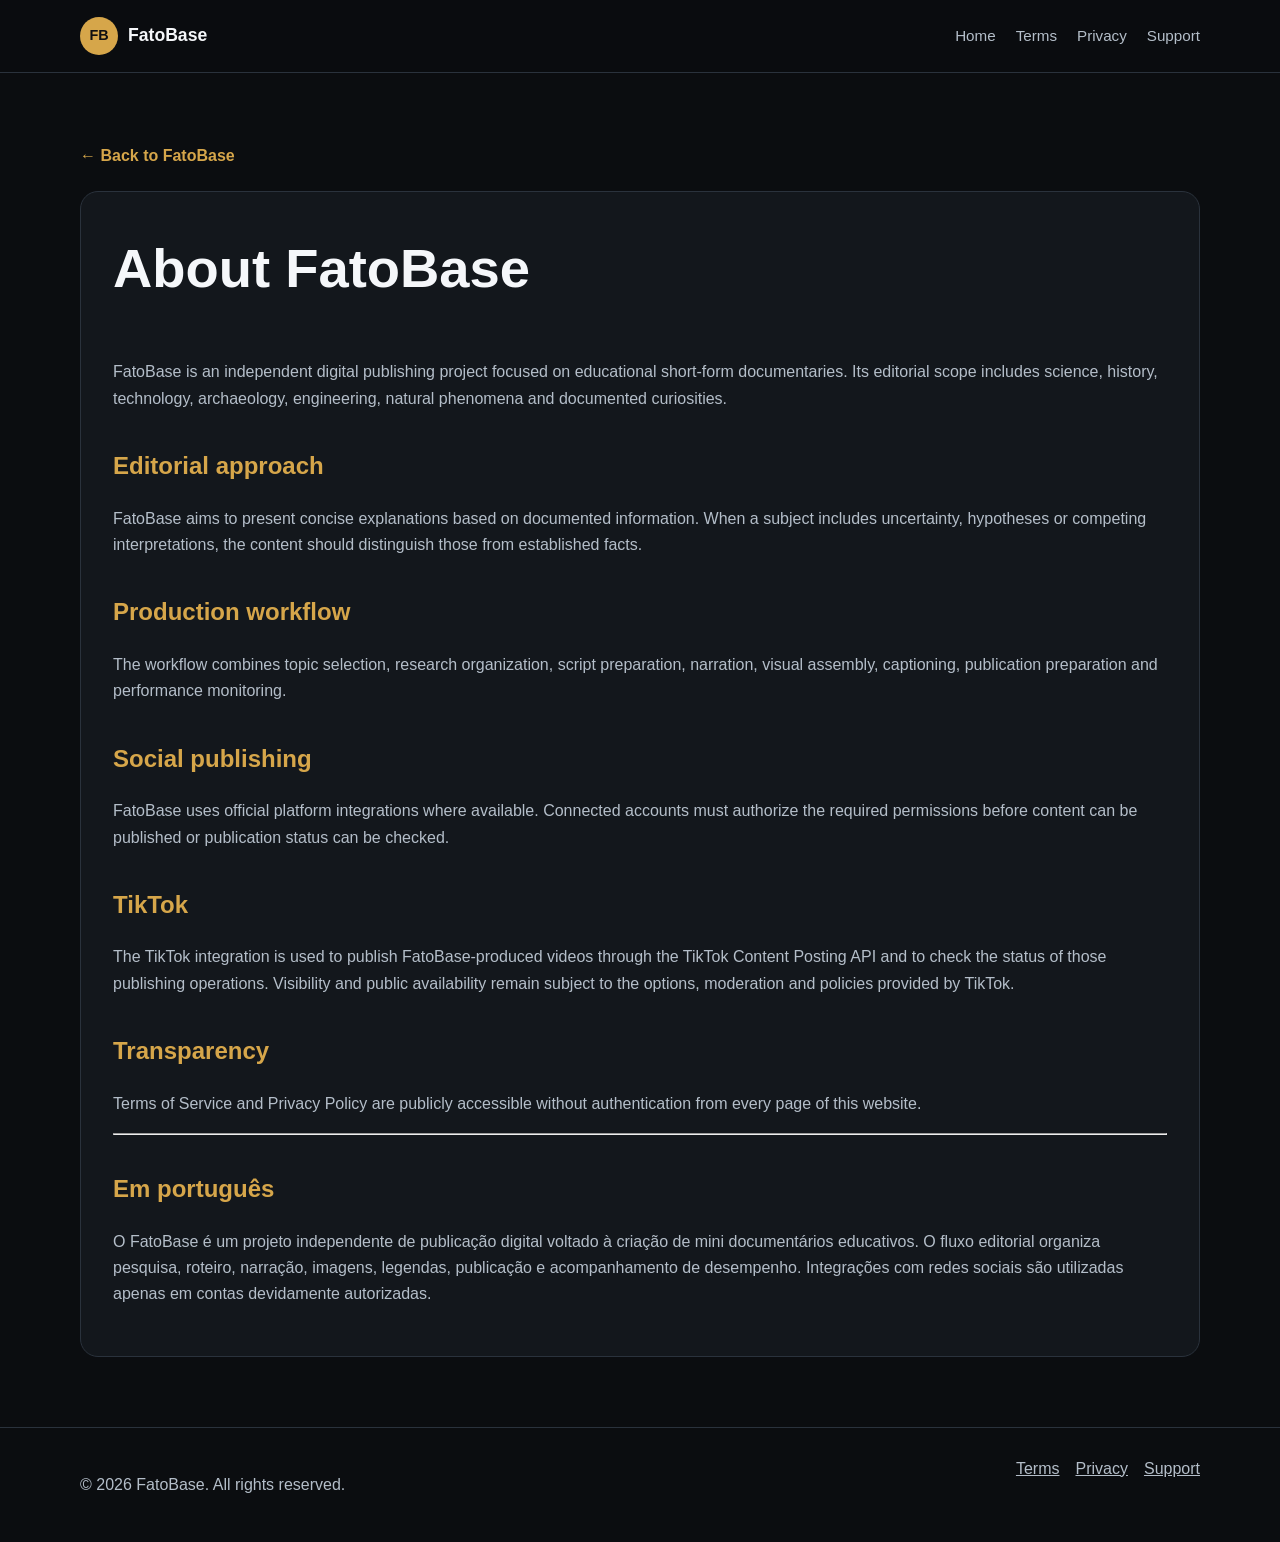
==== about.html @ c57c62c7 "Add FatoBase about page" ====
<!DOCTYPE html>
<html lang="en">
<head>
  <meta charset="UTF-8">
  <meta name="viewport" content="width=device-width, initial-scale=1.0">
  <meta name="description" content="About the FatoBase educational publishing project.">
  <title>About | FatoBase</title>
  <link rel="stylesheet" href="style.css">
</head>
<body>
<header class="site-header"><div class="container nav-wrap"><a class="brand" href="index.html"><span class="brand-mark">FB</span><span>FatoBase</span></a><nav><a href="index.html">Home</a><a href="terms.html">Terms</a><a href="privacy.html">Privacy</a><a href="support.html">Support</a></nav></div></header>
<main class="content-page"><div class="container"><a class="back-link" href="index.html">← Back to FatoBase</a><article class="page-card">
<h1>About FatoBase</h1>
<p>FatoBase is an independent digital publishing project focused on educational short-form documentaries. Its editorial scope includes science, history, technology, archaeology, engineering, natural phenomena and documented curiosities.</p>
<h2>Editorial approach</h2><p>FatoBase aims to present concise explanations based on documented information. When a subject includes uncertainty, hypotheses or competing interpretations, the content should distinguish those from established facts.</p>
<h2>Production workflow</h2><p>The workflow combines topic selection, research organization, script preparation, narration, visual assembly, captioning, publication preparation and performance monitoring.</p>
<h2>Social publishing</h2><p>FatoBase uses official platform integrations where available. Connected accounts must authorize the required permissions before content can be published or publication status can be checked.</p>
<h2>TikTok</h2><p>The TikTok integration is used to publish FatoBase-produced videos through the TikTok Content Posting API and to check the status of those publishing operations. Visibility and public availability remain subject to the options, moderation and policies provided by TikTok.</p>
<h2>Transparency</h2><p>Terms of Service and Privacy Policy are publicly accessible without authentication from every page of this website.</p>
<hr><h2>Em português</h2><p>O FatoBase é um projeto independente de publicação digital voltado à criação de mini documentários educativos. O fluxo editorial organiza pesquisa, roteiro, narração, imagens, legendas, publicação e acompanhamento de desempenho. Integrações com redes sociais são utilizadas apenas em contas devidamente autorizadas.</p>
</article></div></main>
<footer><div class="container footer-grid"><p>© 2026 FatoBase. All rights reserved.</p><div><a href="terms.html">Terms</a><a href="privacy.html">Privacy</a><a href="support.html">Support</a></div></div></footer>
</body></html>
---- style.css ----
:root{--bg:#0b0d10;--panel:#13171c;--soft:#1a2027;--text:#f5f7fa;--muted:#b4bec9;--gold:#d6a64a;--line:#2a323c;--max:1120px}*{box-sizing:border-box}html{scroll-behavior:smooth}body{margin:0;font-family:Inter,Arial,Helvetica,sans-serif;background:var(--bg);color:var(--text);line-height:1.65}a{color:inherit}.container{width:min(var(--max),calc(100% - 40px));margin:0 auto}.site-header{position:sticky;top:0;z-index:10;background:rgba(11,13,16,.96);border-bottom:1px solid var(--line);backdrop-filter:blur(10px)}.nav-wrap{display:flex;align-items:center;justify-content:space-between;gap:24px;min-height:72px}.brand{display:flex;align-items:center;gap:10px;text-decoration:none;font-weight:800;font-size:1.1rem}.brand-mark{display:grid;place-items:center;width:38px;height:38px;border-radius:50%;background:var(--gold);color:#111;font-size:.9rem}.site-header nav{display:flex;gap:20px;flex-wrap:wrap}.site-header nav a{text-decoration:none;color:var(--muted);font-size:.95rem}.site-header nav a:hover{color:var(--text)}.hero{padding:90px 0 70px;background:radial-gradient(circle at 80% 10%,#2b2415 0,transparent 35%),var(--bg)}.hero-grid{display:grid;grid-template-columns:1.35fr .75fr;gap:48px;align-items:center}.eyebrow{font-size:.78rem;font-weight:800;letter-spacing:.16em;color:var(--gold);margin:0 0 12px}.hero h1{font-size:clamp(2.3rem,6vw,4.6rem);line-height:1.05;margin:0 0 24px;max-width:900px}.lead{font-size:1.15rem;color:var(--muted);max-width:760px}.actions{display:flex;gap:12px;flex-wrap:wrap;margin-top:30px}.button{display:inline-block;background:var(--gold);color:#111;text-decoration:none;font-weight:800;padding:12px 18px;border-radius:10px}.button.secondary{background:transparent;color:var(--text);border:1px solid var(--line)}.panel,.card{background:var(--panel);border:1px solid var(--line);border-radius:16px}.panel{padding:26px}.panel h2,.section h2{margin-top:0}.panel ul{padding-left:20px;color:var(--muted)}.section{padding:68px 0}.section.alt{background:var(--panel);border-top:1px solid var(--line);border-bottom:1px solid var(--line)}.section p{max-width:850px;color:var(--muted)}.cards{display:grid;grid-template-columns:repeat(4,1fr);gap:16px;margin-top:28px}.card{padding:22px;background:var(--soft)}.card strong{color:var(--gold)}.card p{margin-bottom:0;font-size:.95rem}.topics{display:flex;flex-wrap:wrap;gap:10px;margin-top:22px}.topics span{padding:9px 13px;border:1px solid var(--line);border-radius:999px;color:var(--muted);background:var(--panel)}.legal-box .legal-links{display:flex;gap:16px;flex-wrap:wrap;margin-top:18px}.legal-links a{font-weight:700;color:var(--gold)}.pt-note{padding-top:20px}.content-page{padding:70px 0}.content-page .page-card{background:var(--panel);border:1px solid var(--line);border-radius:18px;padding:32px}.content-page h1{font-size:clamp(2rem,5vw,3.4rem);margin-top:0}.content-page h2{margin-top:34px;color:var(--gold)}.content-page p,.content-page li{color:var(--muted)}.notice{padding:16px 18px;border-left:4px solid var(--gold);background:var(--soft);border-radius:8px;margin:24px 0}.back-link{display:inline-block;margin-bottom:22px;color:var(--gold);font-weight:700;text-decoration:none}footer{border-top:1px solid var(--line);padding:28px 0;color:var(--muted)}.footer-grid{display:flex;justify-content:space-between;gap:20px;flex-wrap:wrap}.footer-grid div{display:flex;gap:16px}.footer-grid a{color:var(--muted)}@media(max-width:800px){.nav-wrap{align-items:flex-start;padding:14px 0;flex-direction:column}.hero{padding-top:55px}.hero-grid{grid-template-columns:1fr}.cards{grid-template-columns:1fr 1fr}}@media(max-width:520px){.container{width:min(var(--max),calc(100% - 28px))}.cards{grid-template-columns:1fr}.site-header nav{gap:12px}.content-page .page-card{padding:22px}}
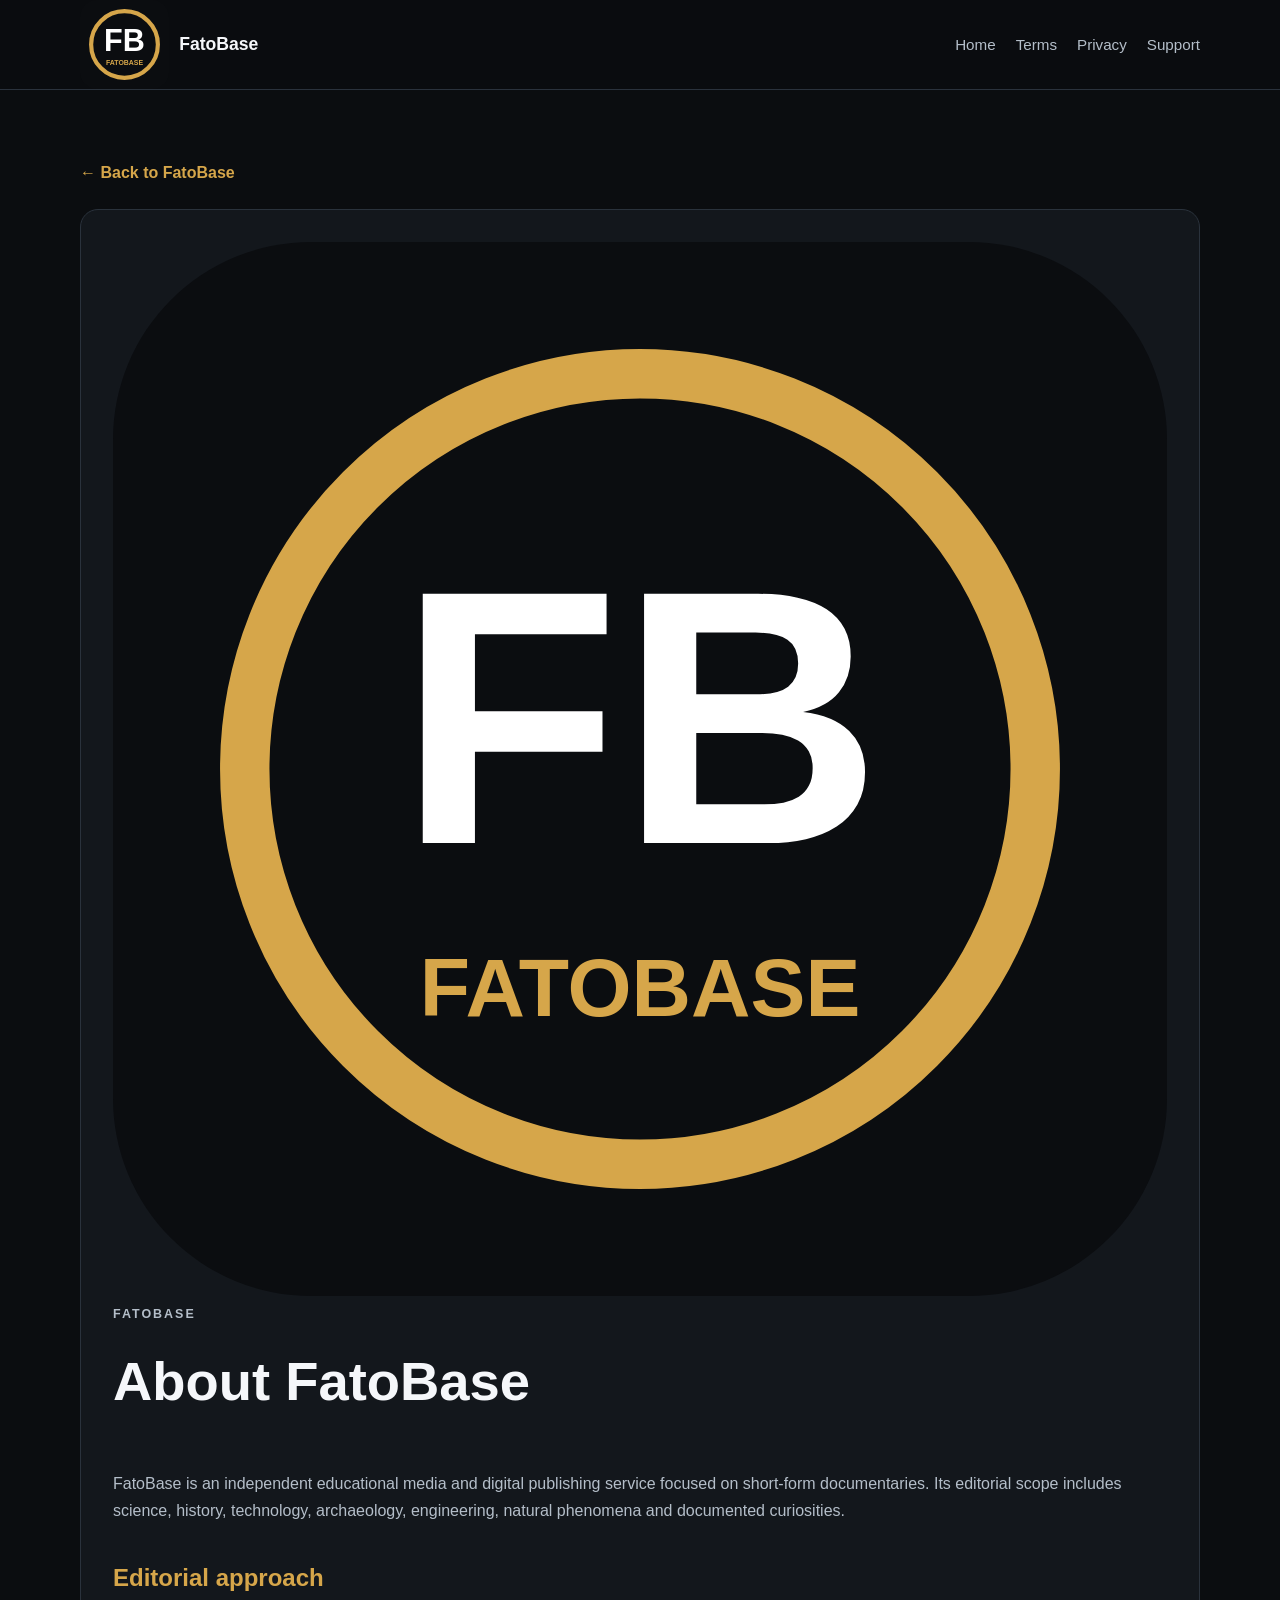
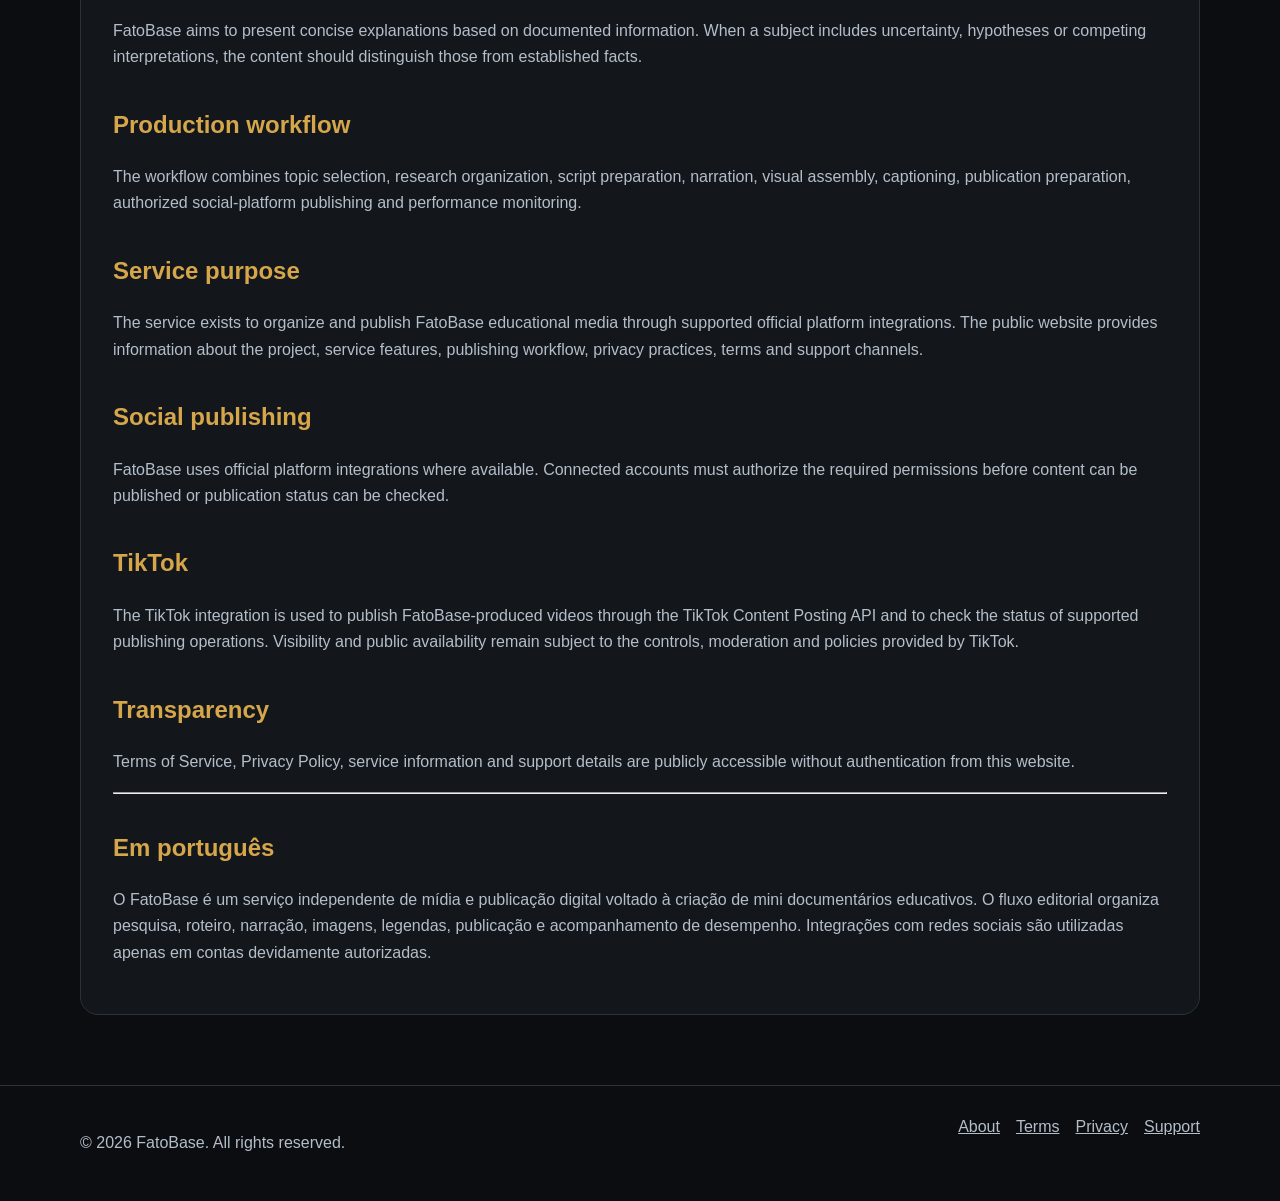
==== commit 66358636: "Add branded favicon and clearer service information" ====
--- a/about.html
+++ b/about.html
@@ -3,21 +3,23 @@
 <head>
   <meta charset="UTF-8">
   <meta name="viewport" content="width=device-width, initial-scale=1.0">
-  <meta name="description" content="About the FatoBase educational publishing project.">
+  <meta name="description" content="About the FatoBase educational media and publishing service.">
   <title>About | FatoBase</title>
+  <link rel="icon" type="image/svg+xml" href="favicon.svg">
   <link rel="stylesheet" href="style.css">
 </head>
 <body>
-<header class="site-header"><div class="container nav-wrap"><a class="brand" href="index.html"><span class="brand-mark">FB</span><span>FatoBase</span></a><nav><a href="index.html">Home</a><a href="terms.html">Terms</a><a href="privacy.html">Privacy</a><a href="support.html">Support</a></nav></div></header>
+<header class="site-header"><div class="container nav-wrap"><a class="brand" href="index.html" aria-label="FatoBase home"><img class="brand-logo" src="favicon.svg" alt="FatoBase app icon"><span>FatoBase</span></a><nav><a href="index.html">Home</a><a href="terms.html">Terms</a><a href="privacy.html">Privacy</a><a href="support.html">Support</a></nav></div></header>
 <main class="content-page"><div class="container"><a class="back-link" href="index.html">← Back to FatoBase</a><article class="page-card">
-<h1>About FatoBase</h1>
-<p>FatoBase is an independent digital publishing project focused on educational short-form documentaries. Its editorial scope includes science, history, technology, archaeology, engineering, natural phenomena and documented curiosities.</p>
+<div class="legal-hero"><img class="legal-logo" src="favicon.svg" alt="FatoBase app icon"><div><p class="eyebrow">FATOBASE</p><h1>About FatoBase</h1></div></div>
+<p>FatoBase is an independent educational media and digital publishing service focused on short-form documentaries. Its editorial scope includes science, history, technology, archaeology, engineering, natural phenomena and documented curiosities.</p>
 <h2>Editorial approach</h2><p>FatoBase aims to present concise explanations based on documented information. When a subject includes uncertainty, hypotheses or competing interpretations, the content should distinguish those from established facts.</p>
-<h2>Production workflow</h2><p>The workflow combines topic selection, research organization, script preparation, narration, visual assembly, captioning, publication preparation and performance monitoring.</p>
+<h2>Production workflow</h2><p>The workflow combines topic selection, research organization, script preparation, narration, visual assembly, captioning, publication preparation, authorized social-platform publishing and performance monitoring.</p>
+<h2>Service purpose</h2><p>The service exists to organize and publish FatoBase educational media through supported official platform integrations. The public website provides information about the project, service features, publishing workflow, privacy practices, terms and support channels.</p>
 <h2>Social publishing</h2><p>FatoBase uses official platform integrations where available. Connected accounts must authorize the required permissions before content can be published or publication status can be checked.</p>
-<h2>TikTok</h2><p>The TikTok integration is used to publish FatoBase-produced videos through the TikTok Content Posting API and to check the status of those publishing operations. Visibility and public availability remain subject to the options, moderation and policies provided by TikTok.</p>
-<h2>Transparency</h2><p>Terms of Service and Privacy Policy are publicly accessible without authentication from every page of this website.</p>
-<hr><h2>Em português</h2><p>O FatoBase é um projeto independente de publicação digital voltado à criação de mini documentários educativos. O fluxo editorial organiza pesquisa, roteiro, narração, imagens, legendas, publicação e acompanhamento de desempenho. Integrações com redes sociais são utilizadas apenas em contas devidamente autorizadas.</p>
+<h2>TikTok</h2><p>The TikTok integration is used to publish FatoBase-produced videos through the TikTok Content Posting API and to check the status of supported publishing operations. Visibility and public availability remain subject to the controls, moderation and policies provided by TikTok.</p>
+<h2>Transparency</h2><p>Terms of Service, Privacy Policy, service information and support details are publicly accessible without authentication from this website.</p>
+<hr><h2>Em português</h2><p>O FatoBase é um serviço independente de mídia e publicação digital voltado à criação de mini documentários educativos. O fluxo editorial organiza pesquisa, roteiro, narração, imagens, legendas, publicação e acompanhamento de desempenho. Integrações com redes sociais são utilizadas apenas em contas devidamente autorizadas.</p>
 </article></div></main>
-<footer><div class="container footer-grid"><p>© 2026 FatoBase. All rights reserved.</p><div><a href="terms.html">Terms</a><a href="privacy.html">Privacy</a><a href="support.html">Support</a></div></div></footer>
-</body></html>
+<footer><div class="container footer-grid"><p>© 2026 FatoBase. All rights reserved.</p><div><a href="about.html">About</a><a href="terms.html">Terms</a><a href="privacy.html">Privacy</a><a href="support.html">Support</a></div></div></footer>
+</body></html>
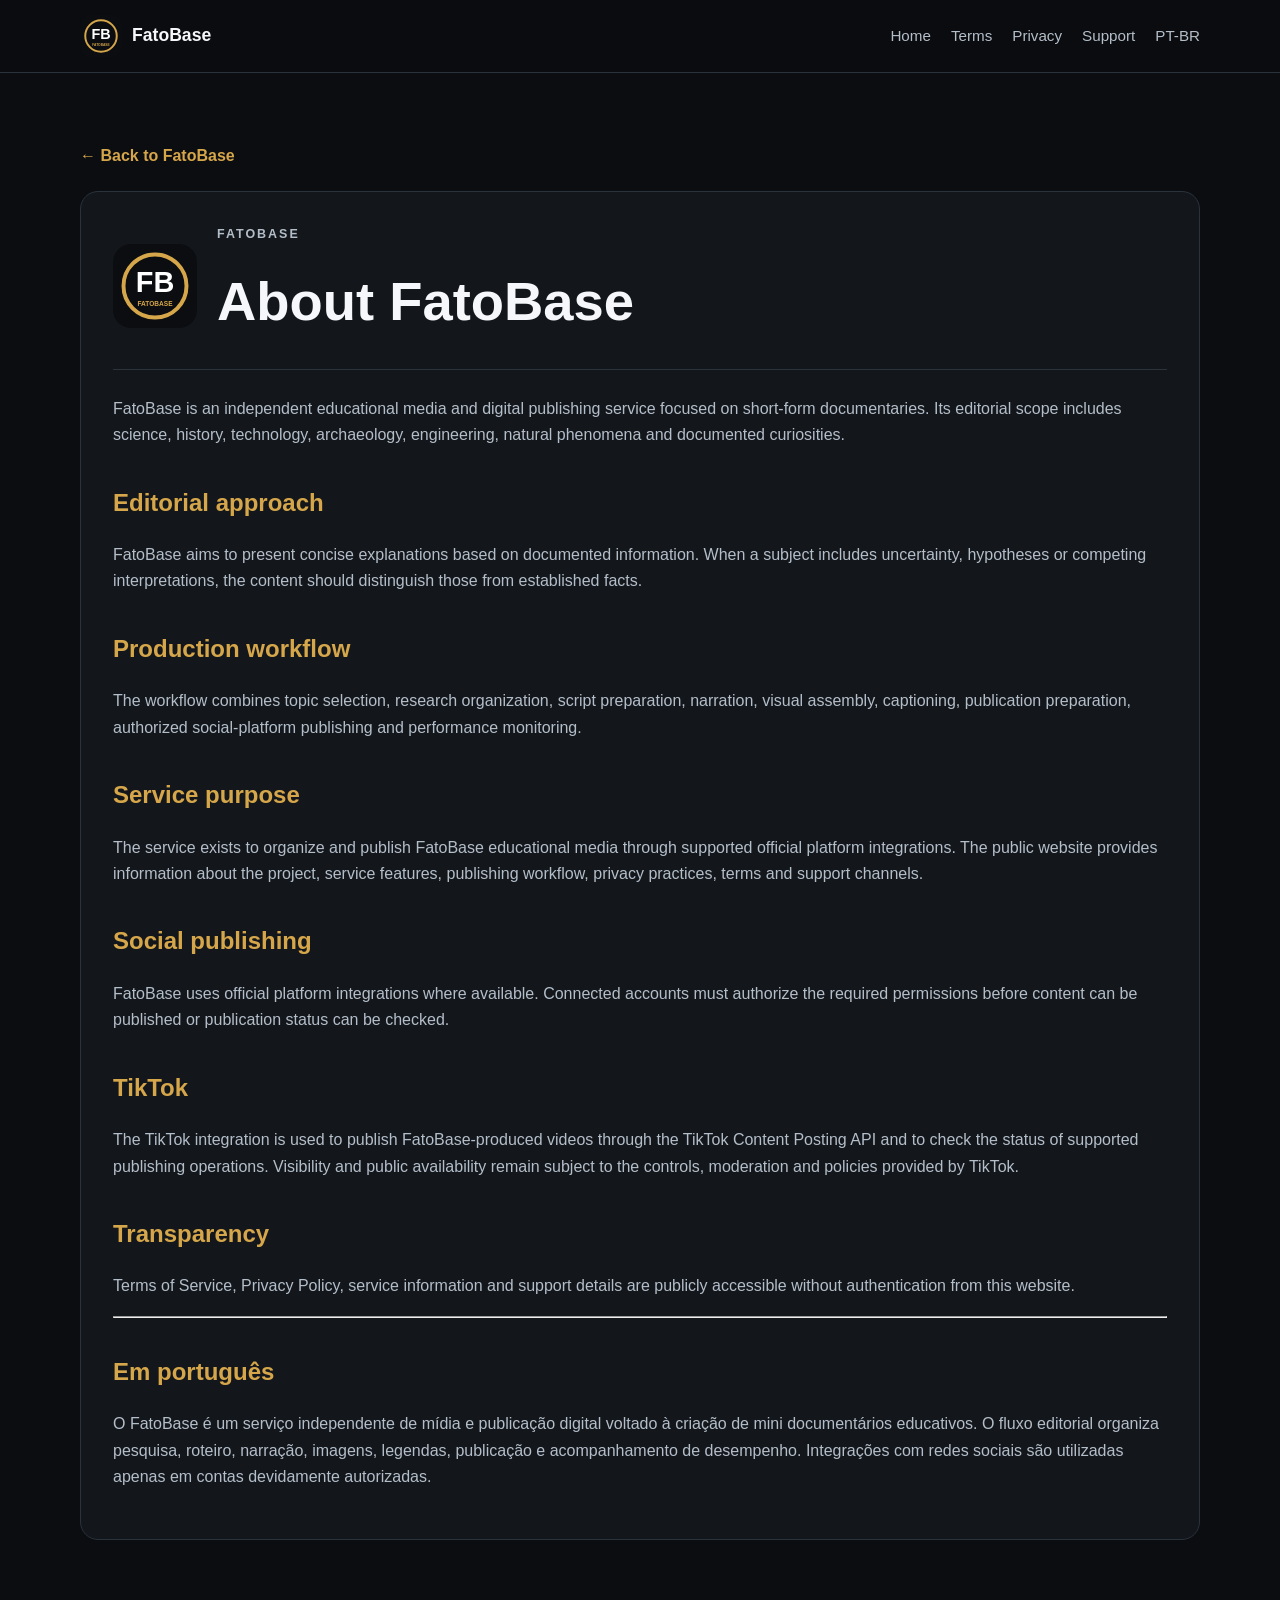
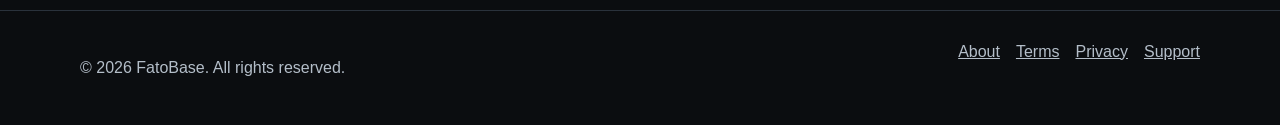
==== commit 9c39fc45: "Add PT-BR language switch to about.html" ====
--- a/about.html
+++ b/about.html
@@ -9,7 +9,7 @@
   <link rel="stylesheet" href="style.css">
 </head>
 <body>
-<header class="site-header"><div class="container nav-wrap"><a class="brand" href="index.html" aria-label="FatoBase home"><img class="brand-logo" src="favicon.svg" alt="FatoBase app icon"><span>FatoBase</span></a><nav><a href="index.html">Home</a><a href="terms.html">Terms</a><a href="privacy.html">Privacy</a><a href="support.html">Support</a></nav></div></header>
+<header class="site-header"><div class="container nav-wrap"><a class="brand" href="index.html" aria-label="FatoBase home"><img class="brand-logo" src="favicon.svg" alt="FatoBase app icon"><span>FatoBase</span></a><nav><a href="index.html">Home</a><a href="terms.html">Terms</a><a href="privacy.html">Privacy</a><a href="support.html">Support</a><a class="lang-switch" href="about-pt.html" aria-label="Mudar para português">PT-BR</a></nav></div></header>
 <main class="content-page"><div class="container"><a class="back-link" href="index.html">← Back to FatoBase</a><article class="page-card">
 <div class="legal-hero"><img class="legal-logo" src="favicon.svg" alt="FatoBase app icon"><div><p class="eyebrow">FATOBASE</p><h1>About FatoBase</h1></div></div>
 <p>FatoBase is an independent educational media and digital publishing service focused on short-form documentaries. Its editorial scope includes science, history, technology, archaeology, engineering, natural phenomena and documented curiosities.</p>
--- a/style.css
+++ b/style.css
@@ -1 +1,70 @@
-:root{--bg:#0b0d10;--panel:#13171c;--soft:#1a2027;--text:#f5f7fa;--muted:#b4bec9;--gold:#d6a64a;--line:#2a323c;--max:1120px}*{box-sizing:border-box}html{scroll-behavior:smooth}body{margin:0;font-family:Inter,Arial,Helvetica,sans-serif;background:var(--bg);color:var(--text);line-height:1.65}a{color:inherit}.container{width:min(var(--max),calc(100% - 40px));margin:0 auto}.site-header{position:sticky;top:0;z-index:10;background:rgba(11,13,16,.96);border-bottom:1px solid var(--line);backdrop-filter:blur(10px)}.nav-wrap{display:flex;align-items:center;justify-content:space-between;gap:24px;min-height:72px}.brand{display:flex;align-items:center;gap:10px;text-decoration:none;font-weight:800;font-size:1.1rem}.brand-mark{display:grid;place-items:center;width:38px;height:38px;border-radius:50%;background:var(--gold);color:#111;font-size:.9rem}.site-header nav{display:flex;gap:20px;flex-wrap:wrap}.site-header nav a{text-decoration:none;color:var(--muted);font-size:.95rem}.site-header nav a:hover{color:var(--text)}.hero{padding:90px 0 70px;background:radial-gradient(circle at 80% 10%,#2b2415 0,transparent 35%),var(--bg)}.hero-grid{display:grid;grid-template-columns:1.35fr .75fr;gap:48px;align-items:center}.eyebrow{font-size:.78rem;font-weight:800;letter-spacing:.16em;color:var(--gold);margin:0 0 12px}.hero h1{font-size:clamp(2.3rem,6vw,4.6rem);line-height:1.05;margin:0 0 24px;max-width:900px}.lead{font-size:1.15rem;color:var(--muted);max-width:760px}.actions{display:flex;gap:12px;flex-wrap:wrap;margin-top:30px}.button{display:inline-block;background:var(--gold);color:#111;text-decoration:none;font-weight:800;padding:12px 18px;border-radius:10px}.button.secondary{background:transparent;color:var(--text);border:1px solid var(--line)}.panel,.card{background:var(--panel);border:1px solid var(--line);border-radius:16px}.panel{padding:26px}.panel h2,.section h2{margin-top:0}.panel ul{padding-left:20px;color:var(--muted)}.section{padding:68px 0}.section.alt{background:var(--panel);border-top:1px solid var(--line);border-bottom:1px solid var(--line)}.section p{max-width:850px;color:var(--muted)}.cards{display:grid;grid-template-columns:repeat(4,1fr);gap:16px;margin-top:28px}.card{padding:22px;background:var(--soft)}.card strong{color:var(--gold)}.card p{margin-bottom:0;font-size:.95rem}.topics{display:flex;flex-wrap:wrap;gap:10px;margin-top:22px}.topics span{padding:9px 13px;border:1px solid var(--line);border-radius:999px;color:var(--muted);background:var(--panel)}.legal-box .legal-links{display:flex;gap:16px;flex-wrap:wrap;margin-top:18px}.legal-links a{font-weight:700;color:var(--gold)}.pt-note{padding-top:20px}.content-page{padding:70px 0}.content-page .page-card{background:var(--panel);border:1px solid var(--line);border-radius:18px;padding:32px}.content-page h1{font-size:clamp(2rem,5vw,3.4rem);margin-top:0}.content-page h2{margin-top:34px;color:var(--gold)}.content-page p,.content-page li{color:var(--muted)}.notice{padding:16px 18px;border-left:4px solid var(--gold);background:var(--soft);border-radius:8px;margin:24px 0}.back-link{display:inline-block;margin-bottom:22px;color:var(--gold);font-weight:700;text-decoration:none}footer{border-top:1px solid var(--line);padding:28px 0;color:var(--muted)}.footer-grid{display:flex;justify-content:space-between;gap:20px;flex-wrap:wrap}.footer-grid div{display:flex;gap:16px}.footer-grid a{color:var(--muted)}@media(max-width:800px){.nav-wrap{align-items:flex-start;padding:14px 0;flex-direction:column}.hero{padding-top:55px}.hero-grid{grid-template-columns:1fr}.cards{grid-template-columns:1fr 1fr}}@media(max-width:520px){.container{width:min(var(--max),calc(100% - 28px))}.cards{grid-template-columns:1fr}.site-header nav{gap:12px}.content-page .page-card{padding:22px}}
+:root{--bg:#0b0d10;--panel:#13171c;--soft:#1a2027;--text:#f5f7fa;--muted:#b4bec9;--gold:#d6a64a;--line:#2a323c;--max:1120px}
+*{box-sizing:border-box}
+html{scroll-behavior:smooth}
+body{margin:0;font-family:Inter,Arial,Helvetica,sans-serif;background:var(--bg);color:var(--text);line-height:1.65}
+a{color:inherit}
+.container{width:min(var(--max),calc(100% - 40px));margin:0 auto}
+.site-header{position:sticky;top:0;z-index:10;background:rgba(11,13,16,.96);border-bottom:1px solid var(--line);backdrop-filter:blur(10px)}
+.nav-wrap{display:flex;align-items:center;justify-content:space-between;gap:24px;min-height:72px}
+.brand{display:flex;align-items:center;gap:10px;text-decoration:none;font-weight:800;font-size:1.1rem}
+.brand-logo{width:42px;height:42px;border-radius:10px;display:block}
+.site-header nav{display:flex;gap:20px;flex-wrap:wrap}
+.site-header nav a{text-decoration:none;color:var(--muted);font-size:.95rem}
+.site-header nav a:hover{color:var(--text)}
+.hero{padding:90px 0 70px;background:radial-gradient(circle at 80% 10%,#2b2415 0,transparent 35%),var(--bg)}
+.hero-grid{display:grid;grid-template-columns:1.35fr .75fr;gap:48px;align-items:center}
+.eyebrow{font-size:.78rem;font-weight:800;letter-spacing:.16em;color:var(--gold);margin:0 0 12px}
+.hero h1{font-size:clamp(2.3rem,6vw,4.6rem);line-height:1.05;margin:0 0 24px;max-width:900px}
+.lead{font-size:1.15rem;color:var(--muted);max-width:760px}
+.actions{display:flex;gap:12px;flex-wrap:wrap;margin-top:30px}
+.button{display:inline-block;background:var(--gold);color:#111;text-decoration:none;font-weight:800;padding:12px 18px;border-radius:10px}
+.button.secondary{background:transparent;color:var(--text);border:1px solid var(--line)}
+.panel,.card{background:var(--panel);border:1px solid var(--line);border-radius:16px}
+.panel{padding:26px}
+.panel-brand{display:flex;align-items:center;gap:14px;margin-bottom:20px}
+.panel-brand div{display:flex;flex-direction:column}
+.panel-brand span{color:var(--muted);font-size:.9rem}
+.hero-logo{width:64px;height:64px;border-radius:14px}
+.panel h2,.section h2{margin-top:0}
+.panel ul{padding-left:20px;color:var(--muted)}
+.section{padding:68px 0}
+.section.alt{background:var(--panel);border-top:1px solid var(--line);border-bottom:1px solid var(--line)}
+.section p{max-width:850px;color:var(--muted)}
+.cards{display:grid;grid-template-columns:repeat(4,1fr);gap:16px;margin-top:28px}
+.card{padding:22px;background:var(--soft)}
+.card strong{color:var(--gold)}
+.card p{margin-bottom:0;font-size:.95rem}
+.topics{display:flex;flex-wrap:wrap;gap:10px;margin-top:22px}
+.topics span{padding:9px 13px;border:1px solid var(--line);border-radius:999px;color:var(--muted);background:var(--panel)}
+.faq h3{margin:28px 0 6px}
+.legal-box .legal-links{display:flex;gap:16px;flex-wrap:wrap;margin-top:18px}
+.legal-links a{font-weight:700;color:var(--gold)}
+.pt-note{padding-top:20px}
+.content-page{padding:70px 0}
+.content-page .page-card{background:var(--panel);border:1px solid var(--line);border-radius:18px;padding:32px}
+.content-page h1{font-size:clamp(2rem,5vw,3.4rem);margin:0}
+.content-page h2{margin-top:34px;color:var(--gold)}
+.content-page p,.content-page li{color:var(--muted)}
+.content-page ul{padding-left:22px}
+.legal-hero{display:flex;align-items:center;gap:20px;padding-bottom:22px;border-bottom:1px solid var(--line);margin-bottom:26px}
+.legal-logo{width:84px;height:84px;border-radius:18px;flex:0 0 auto}
+.notice{padding:16px 18px;border-left:4px solid var(--gold);background:var(--soft);border-radius:8px;margin:24px 0}
+.back-link{display:inline-block;margin-bottom:22px;color:var(--gold);font-weight:700;text-decoration:none}
+footer{border-top:1px solid var(--line);padding:28px 0;color:var(--muted)}
+.footer-grid{display:flex;justify-content:space-between;gap:20px;flex-wrap:wrap}
+.footer-grid div{display:flex;gap:16px;flex-wrap:wrap}
+.footer-grid a{color:var(--muted)}
+@media(max-width:800px){
+  .nav-wrap{align-items:flex-start;padding:14px 0;flex-direction:column}
+  .hero{padding-top:55px}
+  .hero-grid{grid-template-columns:1fr}
+  .cards{grid-template-columns:1fr 1fr}
+}
+@media(max-width:520px){
+  .container{width:min(var(--max),calc(100% - 28px))}
+  .cards{grid-template-columns:1fr}
+  .site-header nav{gap:12px}
+  .content-page .page-card{padding:22px}
+  .legal-hero{align-items:flex-start}
+  .legal-logo{width:68px;height:68px}
+}
